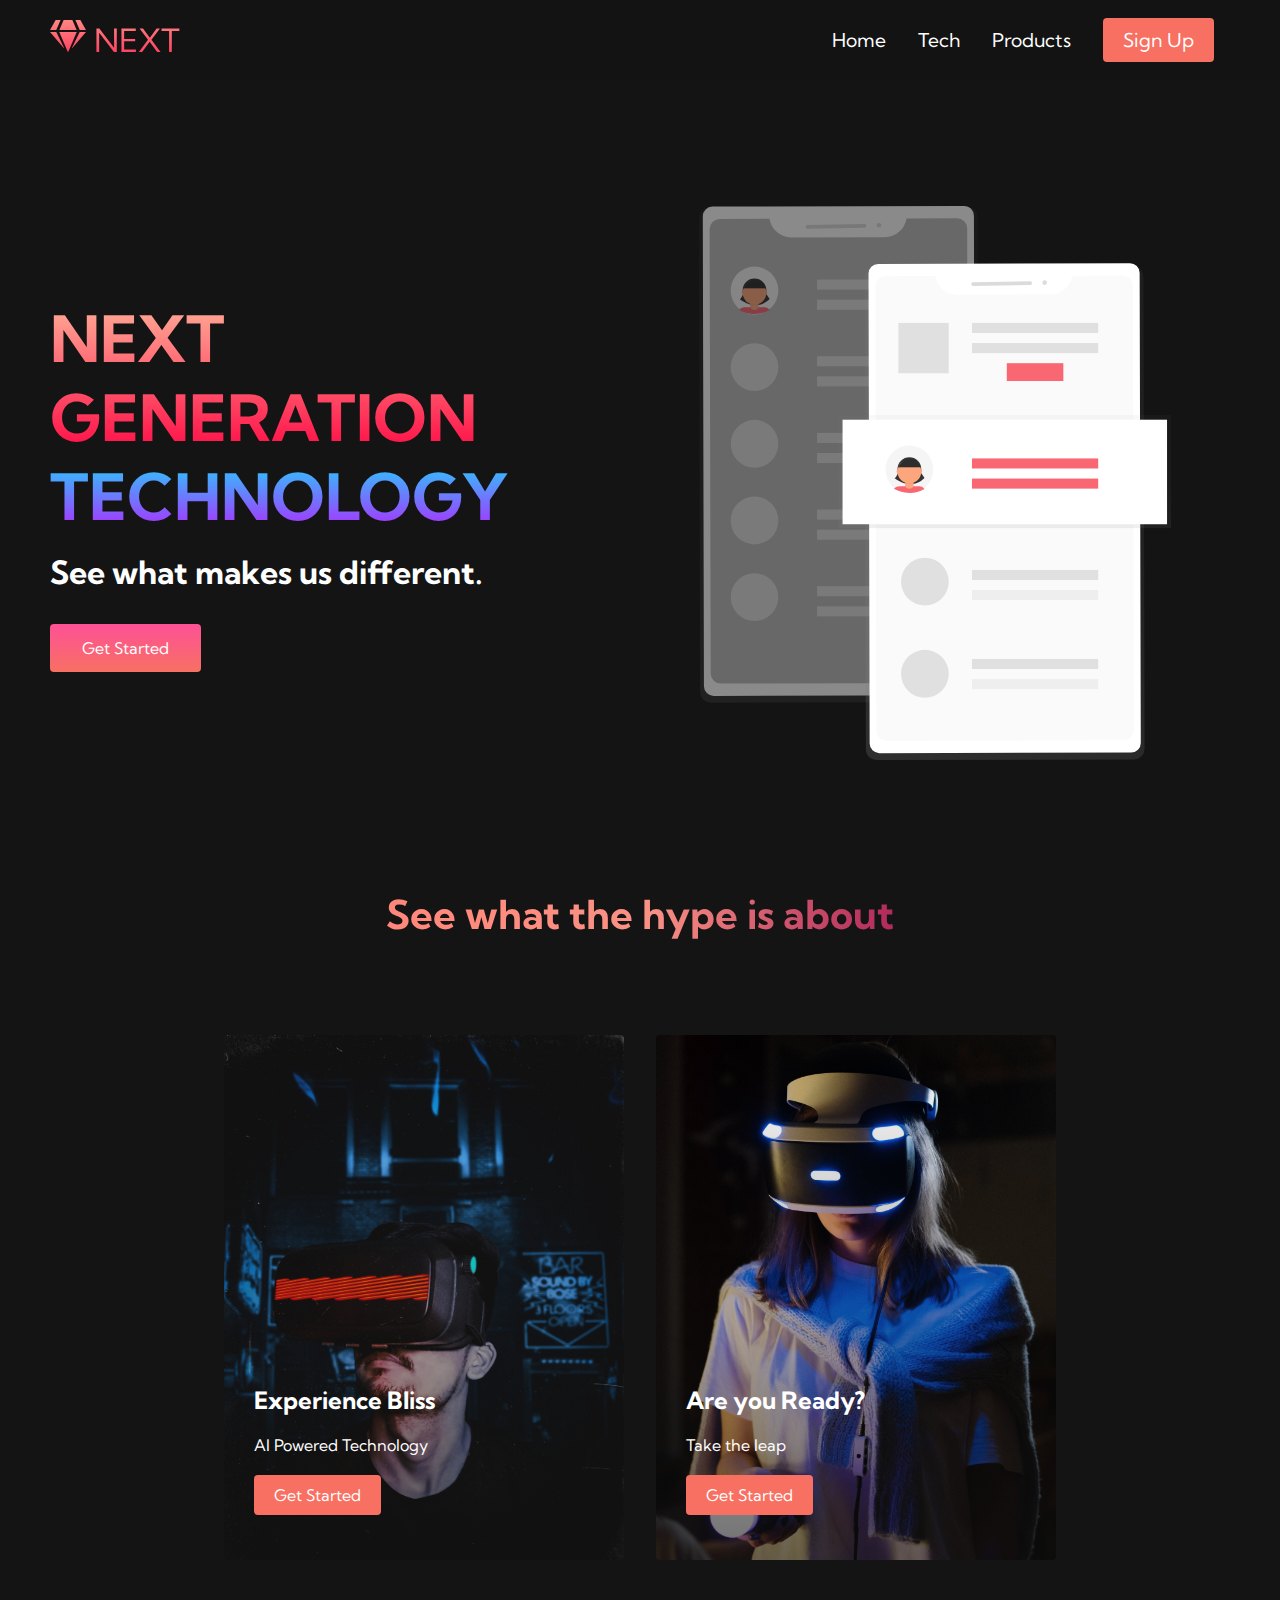
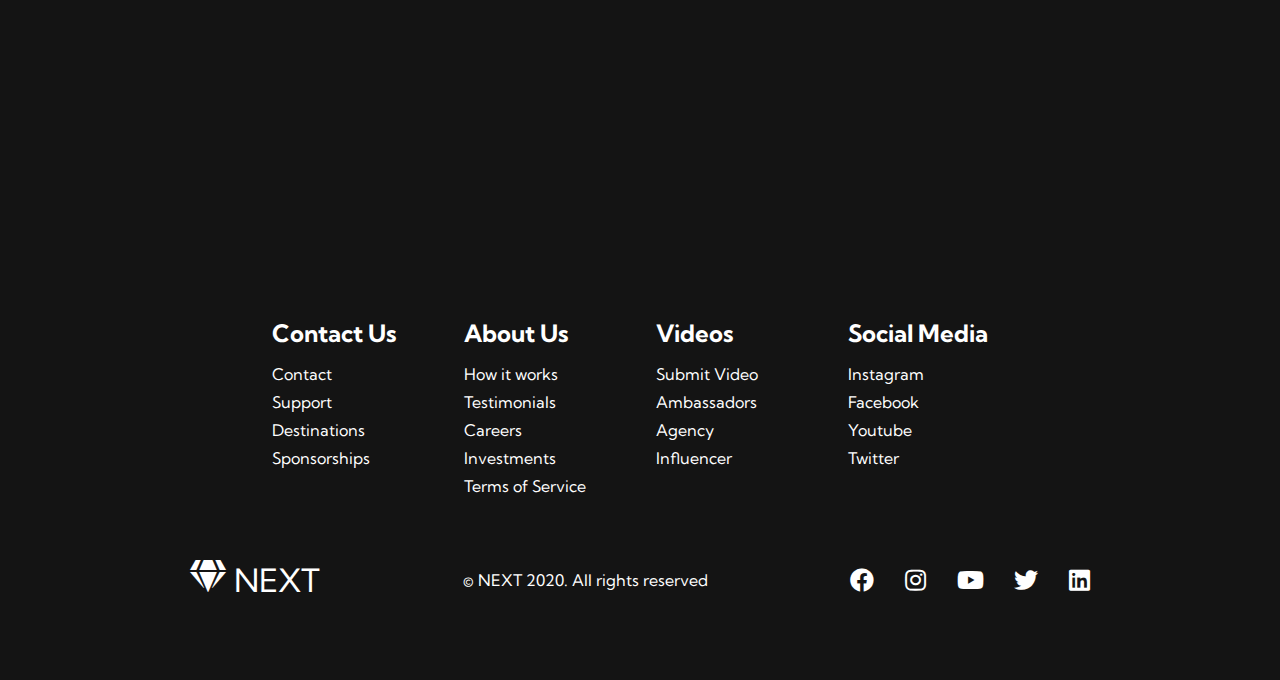
==== index.html @ 9edfa279 "adding files" ====
<!DOCTYPE html>
<html lang="en">

<head>
    <meta charset="utf-8">
    <meta http-equiv="X-UA-Compatible" content="IE=edge">
    <title>NEXT Website</title>
    <meta name="description" content="">
    <meta name="viewport" content="width=device-width, initial-scale=1">
    <link rel="stylesheet" href="style.css" type="text/css">
    <link rel="stylesheet" href="//use.fontawesome.com/releases/v5.0.7/css/all.css">
    <link rel="preconnect" href="https://fonts.gstatic.com">
    <link href="https://fonts.googleapis.com/css2?family=Kumbh+Sans&display=swap" rel="stylesheet">
    <link rel="icon" href="/images/gem-solid.svg">
</head>

<body>
    <!-- Navbar Section -->
    <nav class="navbar">
        <div class="navbar__container">
            <a href="/" id="navbar__logo"><i class="fas fa-gem"></i>NEXT</a>
            <div class="navbar__toggle" id="mobile-menu">
                <span class="bar"></span>
                <span class="bar"></span>
                <span class="bar"></span>
            </div>
            <ul class="navbar__menu">
                <li class="navbar__item">
                    <a href="/" class="navbar__links">Home</a>
                </li>
                <li class="navbar__item">
                    <a href="/tech.html" class="navbar__links">Tech</a>
                </li>
                <li class="navbar__item">
                    <a href="/" class="navbar__links">Products</a>
                </li>
                <li class="navbar__btn">
                    <a href="/" class="button">Sign Up</a>
                </li>
            </ul>
        </div>
    </nav>

    <!-- Hero Section -->
    <div class="main">
        <div class="main__container">
            <div class="main__content">
                <h1>NEXT GENERATION</h1>
                <h2>TECHNOLOGY</h2>
                <p>See what makes us different.</p>
                <button class="main__btn"><a href="/">Get Started</a></button>
            </div>
            <div class="main__img--container">
                <img src="/images/pic1.svg" alt="pic" id="main__img" />
            </div>
        </div>
    </div>

    <!-- Services Section -->
    <div class="services">
        <h1>See what the hype is about</h1>
        <div class="services__container">
            <div class="services__card">
                <h2>Experience Bliss</h2>
                <p>AI Powered Technology</p>
                <button>Get Started</button>
            </div>
            <div class="services__card">
                <h2>Are you Ready?</h2>
                <p>Take the leap</p>
                <button>Get Started</button>
            </div>
        </div>
    </div>

    <!-- Footer Section -->
    <div class="footer__container">
        <div class="footer__links">
          <div class="footer__link--wrapper">
            <div class="footer__link--items">
              <h2>Contact Us</h2>
              <a href="/">Contact</a> <a href="/">Support</a>
              <a href="/">Destinations</a> <a href="/">Sponsorships</a>
            </div>
            <div class="footer__link--items">
              <h2>About Us</h2>
              <a href="/sign__up">How it works</a> <a href="/">Testimonials</a>
              <a href="/">Careers</a> <a href="/">Investments</a>
              <a href="/">Terms of Service</a>
            </div>
          </div>
          <div class="footer__link--wrapper">
            <div class="footer__link--items">
              <h2>Videos</h2>
              <a href="/">Submit Video</a> <a href="/">Ambassadors</a>
              <a href="/">Agency</a> <a href="/">Influencer</a>
            </div>
            <div class="footer__link--items">
              <h2>Social Media</h2>
              <a href="/">Instagram</a> <a href="/">Facebook</a>
              <a href="/">Youtube</a> <a href="/">Twitter</a>
            </div>
          </div>
        </div>
        <section class="social__media">
          <div class="social__media--wrap">
            <div class="footer__logo">
              <a href="/" id="footer__logo"><i class="fas fa-gem"></i>NEXT</a>
            </div>
            <p class="website__rights">© NEXT 2020. All rights reserved</p>
            <div class="social__icons">
              <a
                class="social__icon--link"
                href="/"
                target="_blank"
                aria-label="Facebook"
              >
                <i class="fab fa-facebook"></i>
              </a>
              <a
                class="social__icon--link"
                href="/"
                target="_blank"
                aria-label="Instagram"
              >
                <i class="fab fa-instagram"></i>
              </a>
              <a
                class="social__icon--link"
                href="//www.youtube.com/channel/UCsKsymTY_4BYR-wytLjex7A?view_as=subscriber"
                target="_blank"
                aria-label="Youtube"
              >
                <i class="fab fa-youtube"></i>
              </a>
              <a
                class="social__icon--link"
                href="/"
                target="_blank"
                aria-label="Twitter"
              >
                <i class="fab fa-twitter"></i>
              </a>
              <a
                class="social__icon--link"
                href="/"
                target="_blank"
                aria-label="LinkedIn"
              >
                <i class="fab fa-linkedin"></i>
              </a>
            </div>
          </div>
        </section>
      </div>

    <script src="app.js"></script>
</body>

</html>
---- style.css ----
* {
    box-sizing: border-box;
    margin: 0;
    padding: 0;
    font-family: 'Kumbh Sans', sans-serif;
}

.navbar {
    background: #131313;
    height: 80px;
    display: flex;
    justify-content: center;
    align-items: center;
    font-size: 1.2rem;
    position: sticky;
    top: 0;
    z-index: 999;
}

.navbar__container {
    display: flex;
    justify-content: space-between;
    height: 80px;
    z-index: 1;
    width: 100%;
    max-width: 1300px;
    margin: 0 auto;
    padding: 0 50px;
}

#navbar__logo {
    background-color: #ff8177;
    background-image: linear-gradient(to top, #ff0844 0%, #ffb199 100%);
    background-size: 100%;
    -webkit-background-clip: text;
    -moz-background-clip: text;
    -webkit-text-fill-color: transparent;
    -moz-text-fill-color: transparent;
    display: flex;
    align-items: center;
    cursor: pointer;
    text-decoration: none;
    font-size: 2rem;
}

.fa-gem {
    margin-right: 0.5rem;
    margin-top: -0.5rem;
}

.navbar__menu {
    display: flex;
    align-items: center;
    list-style: none;
    text-align: center;
}

.navbar__item {
    height: 80px;
}

.navbar__links {
    color: #fff;
    display: flex;
    align-items: center;
    justify-content: center;
    text-decoration: none;
    padding: 0 1rem;
    height: 100%;
}

.navbar__btn {
    display: flex;
    justify-content: center;
    align-items: center;
    padding: 0 1rem;
    width: 100%;
}

.button {
    display: flex;
    justify-content: center;
    align-items: center;
    text-decoration: none;
    padding: 10px 20px;
    height: 100%;
    width: 100%;
    border: none;
    outline: none;
    border-radius: 4px;
    background: #f77062;
    color: #fff;
}

.button:hover {
    background: #4837ff;
    transition: all 0.3s ease;
}

.navbar__links:hover {
    color: #f77062;
    transition: all 0.3s ease;
}

@media screen and (max-width: 960px) {
    .navbar__container {
        display: flex;
        justify-content: space-between;
        height: 80px;
        z-index:  1;
        width: 100%;
        max-width: 1300px;
        padding: 0;
    }

    .navbar__menu {
        display: grid;
        grid-template-columns: auto;
        margin: 0;
        width: 100%;
        position: absolute;
        top: -1000px;
        opacity: 0;
        transition: all 0.5s ease;
        height: 50vh;
        z-index: -1;
        background: #131313;
    }

    .navbar__menu.active {
        background: #131313;
        top: 100%;
        opacity: 1;
        transition: all 0.5s ease;
        z-index: 99;
        height: 50vh;
        font-size: 1.6rem;
    }

    #navbar__logo {
        padding-left: 25px;
    }

    .navbar__toggle .bar {
        width: 25px;
        height: 3px;
        margin: 5px auto;
        transition: all 0.3s ease-in-out;
        background: #fff;
    }

    .navbar__item {
        width: 100%;
    }

    .navbar__links {
        text-align: center;
        padding: 2rem;
        width: 100%;
        display: table;
    }

    #mobile-menu {
        position: absolute;
        top: 20%;
        right: 5%;
        transform: translate(5%, 20%);
    }

    .navbar__btn {
        padding-bottom: 2rem;
    }

    .button {
        display: flex;
        justify-content: center;
        align-items: center;
        width: 80%;
        height: 80px;
        margin: 0;
    }

    .navbar__toggle .bar {
        display: block;
        cursor: pointer;
    }

    #mobile-menu.is-active .bar:nth-child(2) {
        opacity: 0;
    }

    #mobile-menu.is-active .bar:nth-child(1) {
        transform: translateY(8px) rotate(45deg);
    }

    #mobile-menu.is-active .bar:nth-child(3) {
        transform: translateY(-8px) rotate(-45deg);
    }
}

/* Hero Section Styling */

.main {
    background-color: #141414;
}

.main__container {
    display: grid;
    grid-template-columns: 1fr 1fr;
    align-items: center;
    justify-self: center;
    margin: 0 auto;
    height: 90vh;
    background-color: #141414;
    z-index: 1;
    width: 100%;
    max-width: 1300px;
    padding: 0 50px;
}

.main__content h1 {
    font-size: 4rem;
    background-color: #ff8177;
    background-image: linear-gradient(to top, #ff0844 0%, #ffb199 100%);
    background-size: 100%;
    -webkit-background-clip: text;
    -moz-background-clip: text;
    -webkit-text-fill-color: transparent;
    -moz-text-fill-color: transparent;
}

.main__content h2 {
    font-size: 4rem;
    background-color: #ff8177;
    background-image: linear-gradient(to top, #b721ff 0%, #21d4fd 100%);
    background-size: 100%;
    -webkit-background-clip: text;
    -moz-background-clip: text;
    -webkit-text-fill-color: transparent;
    -moz-text-fill-color: transparent;
}

.main__content p {
    margin-top: 1rem;
    font-size: 2rem;
    font-weight: 700;
    color: #fff;
}

.main__btn {
    font-size: 1rem;
    background-image: linear-gradient(to top, #f77062 0%, #fe5196 100%);
    padding: 14px 32px;
    border: none; 
    border-radius: 4px;
    color: #fff;
    margin-top: 2rem;
    cursor: pointer;
    position:relative;
    transition: all 0.35s;
    outline: none;
}

.main__btn a{
    position: relative;
    z-index: 2;
    color: #fff;
    text-decoration: none;
}

.main__btn:after {
    position: absolute;
    content: '';
    top: 0;
    left: 0;
    width: 0;
    height: 100%;
    background: #4837ff;
    transition: all 0.35s;
    border-radius: 4px;
}

.main__btn:hover {
    color: #fff;
}

.main__btn:hover:after {
    width: 100%;
}

.main__img--container {
    text-align: center;
}

#main__img {
    height: 80%;
    width: 80%;
}

/* Mobile Responsive */
@media screen and (max-width: 768px) {
    .main__container {
        display: grid;
        grid-template-columns: auto;
        align-items: center;
        justify-self: center;
        width :100%;
        margin: 0 auto;
        height: 90vh;
    }

    .main__content {
        text-align: center;
        margin-bottom: 4rem;
    }

    .main__content h1 {
        font-size: 2.5rem;
        margin-top: 2rem;
    }

    .main__content h2 {
        font-size: 3rem;
    }

    .main__content p {
        margin-top: 1rem;
        font-size: 1.5rem;
    }
}

@media screen and (max-width: 480px) {
    .main__content h1 {
        font-size: 2rem;
        margin-top: 3rem;
    }

    .main__content h2 {
        font-size: 2rem;
    }

    .main__content p {
        margin-top: 2rem;
        font-size: 1.5rem;
    }

    .main__btn {
        padding: 12px 36px;
        margin: 2.5rem 0;
    }
}

/* Services Section CSS */
.services {
    background: #141414;
    display: flex;
    flex-direction: column;
    align-items: center;
    height: 100vh;
}

.services h1 {
    background-color: #ff8177;
    background-image: linear-gradient(to right, #ff8177 0%, #ff867a 0%, #ff8c7f 21%, #f99185 52%, #cf556c 78%, #b12a5b 100%);
    background-size: 100%;
    margin-bottom: 5rem;
    font-size: 2.5rem;
    -webkit-background-clip: text;
    -moz-background-clip: text;
    -webkit-text-fill-color: transparent;
    -moz-text-fill-color: transparent;
}

.services__container {
    display: flex;
    justify-content: center;
    flex-wrap: wrap;
}

.services__card {
    margin: 1rem;
    height: 525px;
    width: 400px;
    border-radius: 4px;
    background-image: linear-gradient(to bottom, rgba(0, 0, 0, 0) 0%, rgba(17, 17, 17, 0.6) 100%), url('/images/pic3.jpg');
    background-size: cover;
    position: relative;
    color: #fff;
}

.services__card:nth-child(2) {
    background-image: linear-gradient(to bottom, rgba(0, 0, 0, 0) 0%, rgba(17, 17, 17, 0.6) 100%), url('/images/pic4.jpg');
}

.services h2 {
    position: absolute;
    top: 350px;
    left: 30px;
}

.services__card p {
    position: absolute;
    top: 400px;
    left: 30px;
}

.services__card button {
    color: #fff;
    padding: 10px 20px;
    border: none;
    border-radius: 4px;
    background: #f77062;
    position: absolute;
    top: 440px;
    left: 30px;
    font-size: 1rem;
    cursor: pointer;
}

.services__card:hover {
    transform: scale(1.075);
    transition: 0.2s ease-in;
    cursor: pointer;
}

@media screen and (max-width: 960px) {
    .services {
        height: 1600px;
    }

    .services h1 {
        font-size: 2rem;
        margin-top: 12rem;
    }
}

@media screen and (max-width: 480px) {
    .services {
        height: 1400px;
    }

    .services h1 {
        font-size: 1.2rem;
    }

    .services__card {
        width: 300px;
    }
}

/* Footer CSS */
.footer__container {
    background-color: #141414;
    padding: 5rem 0;
    display: flex;
    flex-direction: column;
    justify-content: center;
    align-items: center;
}

#footer__logo {
    color: #fff;
    display: flex;
    align-items: center;
    cursor: pointer;
    text-decoration: none;
    font-size: 2rem;
}

.footer__links {
    width: 100%;
    max-width: 1000px;
    display: flex;
    justify-content: center;
    margin-top: 2rem;
}

.footer__link--wrapper {
    display: flex;
}

.footer__link--items {
    display: flex;
    flex-direction: column;
    align-items: flex-start;
    margin: 16px;
    text-align: left;
    width: 160px;
    box-sizing: border-box;
}

.footer__link--items h2 {
    margin-bottom: 16px;
}

.footer__link--items > h2 {
    color: #fff;
}

.footer__link--items a {
    color: #fff;
    text-decoration: none;
    margin-bottom: 0.5rem;
}

.footer__link--items a:hover {
    color: #c9e9e9;
    transition: 0.3s ease-out;
}

/* Social Items */
.social__icon--link {
    color: #fff;
    font-size: 24px;
}

.social__media {
    max-width: 1000px;
    width: 100%;
}

.social__media--wrap {
    display: flex;
    justify-content: space-between;
    align-items: center;
    width: 90%;
    max-width: 1000px;
    margin: 40px auto 0 auto;
}

.social__icons {
    display: flex;
    justify-content: space-between;
    align-items: center;
    width: 240px;
}

.social__logo {
    color: #fff;
    justify-self: flex-start;
    margin-left: 20px;
    cursor: pointer;
    text-decoration: none;
    font-size: 2rem;
    display: flex;
    align-items: center;
    margin-bottom: 16px;
}

.website__rights {
    color: #fff;
}

@media screen and (max-width: 820px) {
    .footer__links {
        padding-top: 2rem;
    }

    #footer__logo {
        margin-bottom: 2rem;
    }

    .website__rights {
        margin-bottom: 2rem;
    }

    .footer__link--wrapper {
        flex-direction: column;
    }

    .social__media--wrap {
        flex-direction: column;
    }
}

@media screen and (max-width: 480px) {
    .footer__link--items {
        margin: 0;
        padding: 10px;
        width: 100%;
    }
}
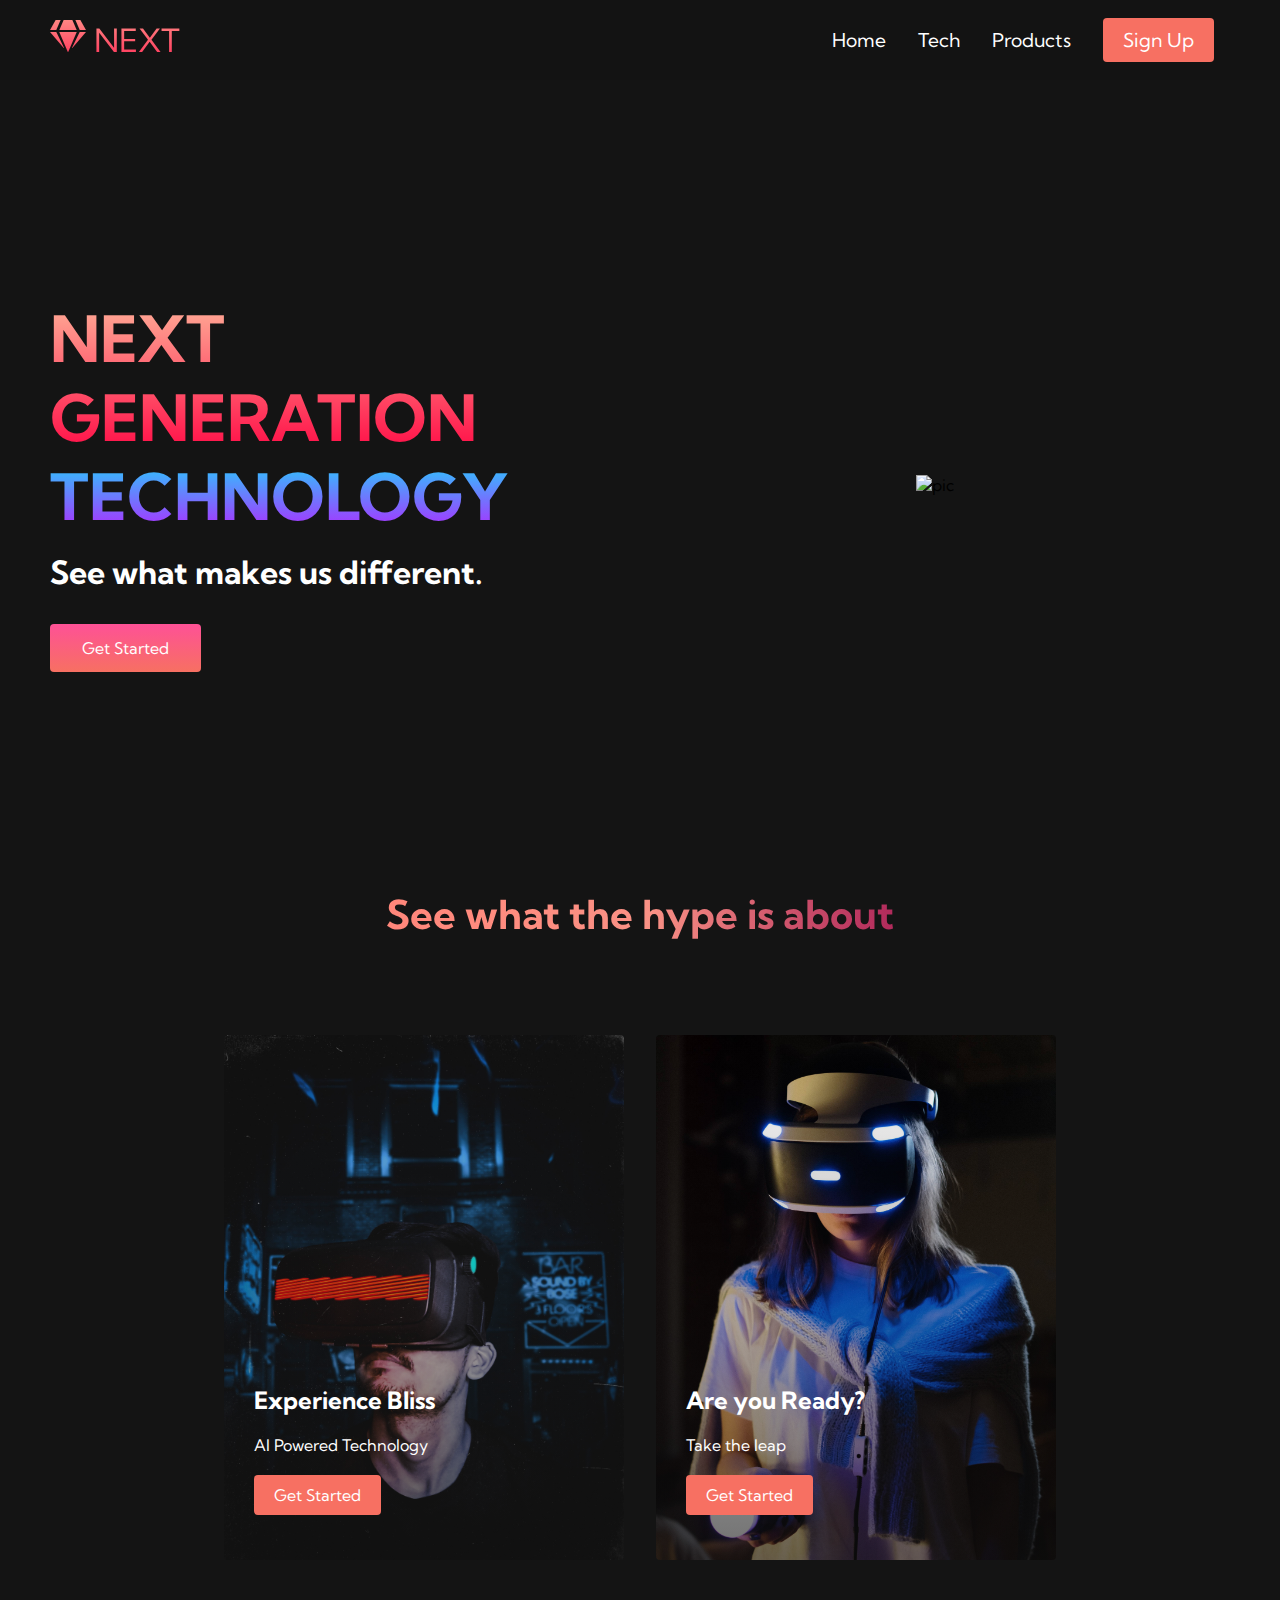
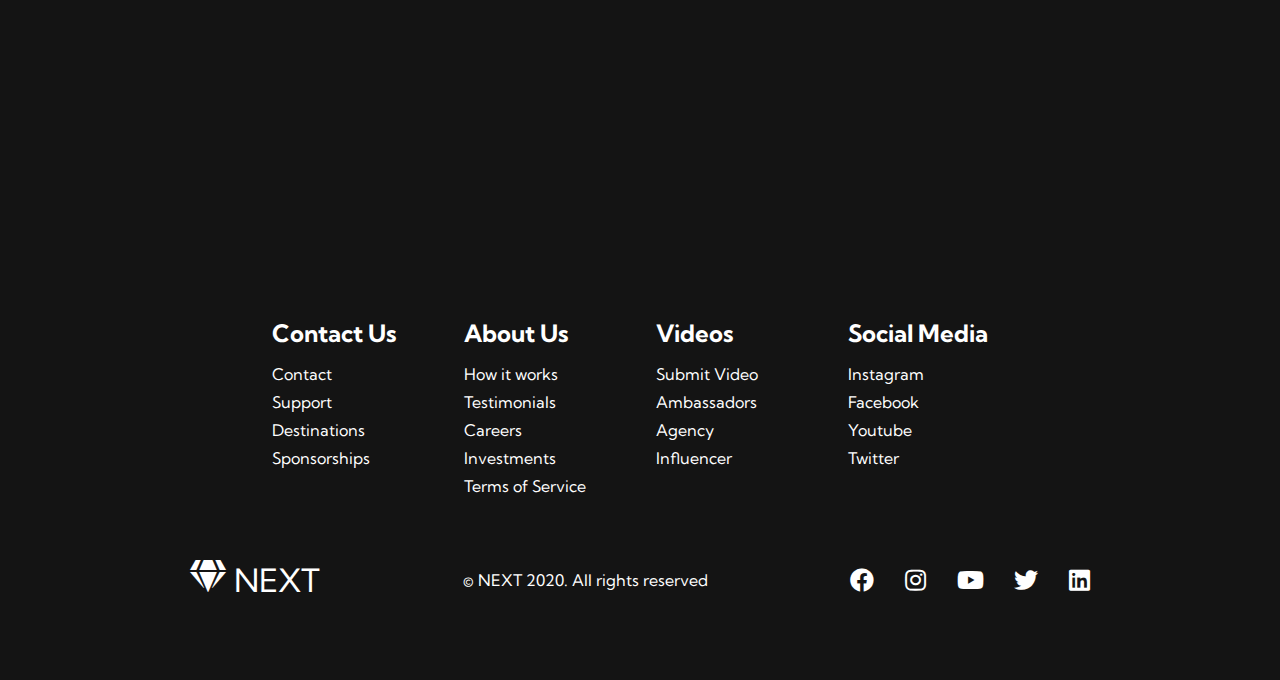
==== commit fbf32a42: "Update index.html" ====
--- a/index.html
+++ b/index.html
@@ -51,7 +51,7 @@
                 <button class="main__btn"><a href="/">Get Started</a></button>
             </div>
             <div class="main__img--container">
-                <img src="/images/pic1.svg" alt="pic" id="main__img" />
+                <img src="https://raw.githubusercontent.com/satyam-52/next-text-site/9edfa27994598d7340687129f9843b54b42ff158/images/pic1.svg" alt="pic" id="main__img" />
             </div>
         </div>
     </div>
@@ -157,4 +157,4 @@
     <script src="app.js"></script>
 </body>
 
-</html>+</html>
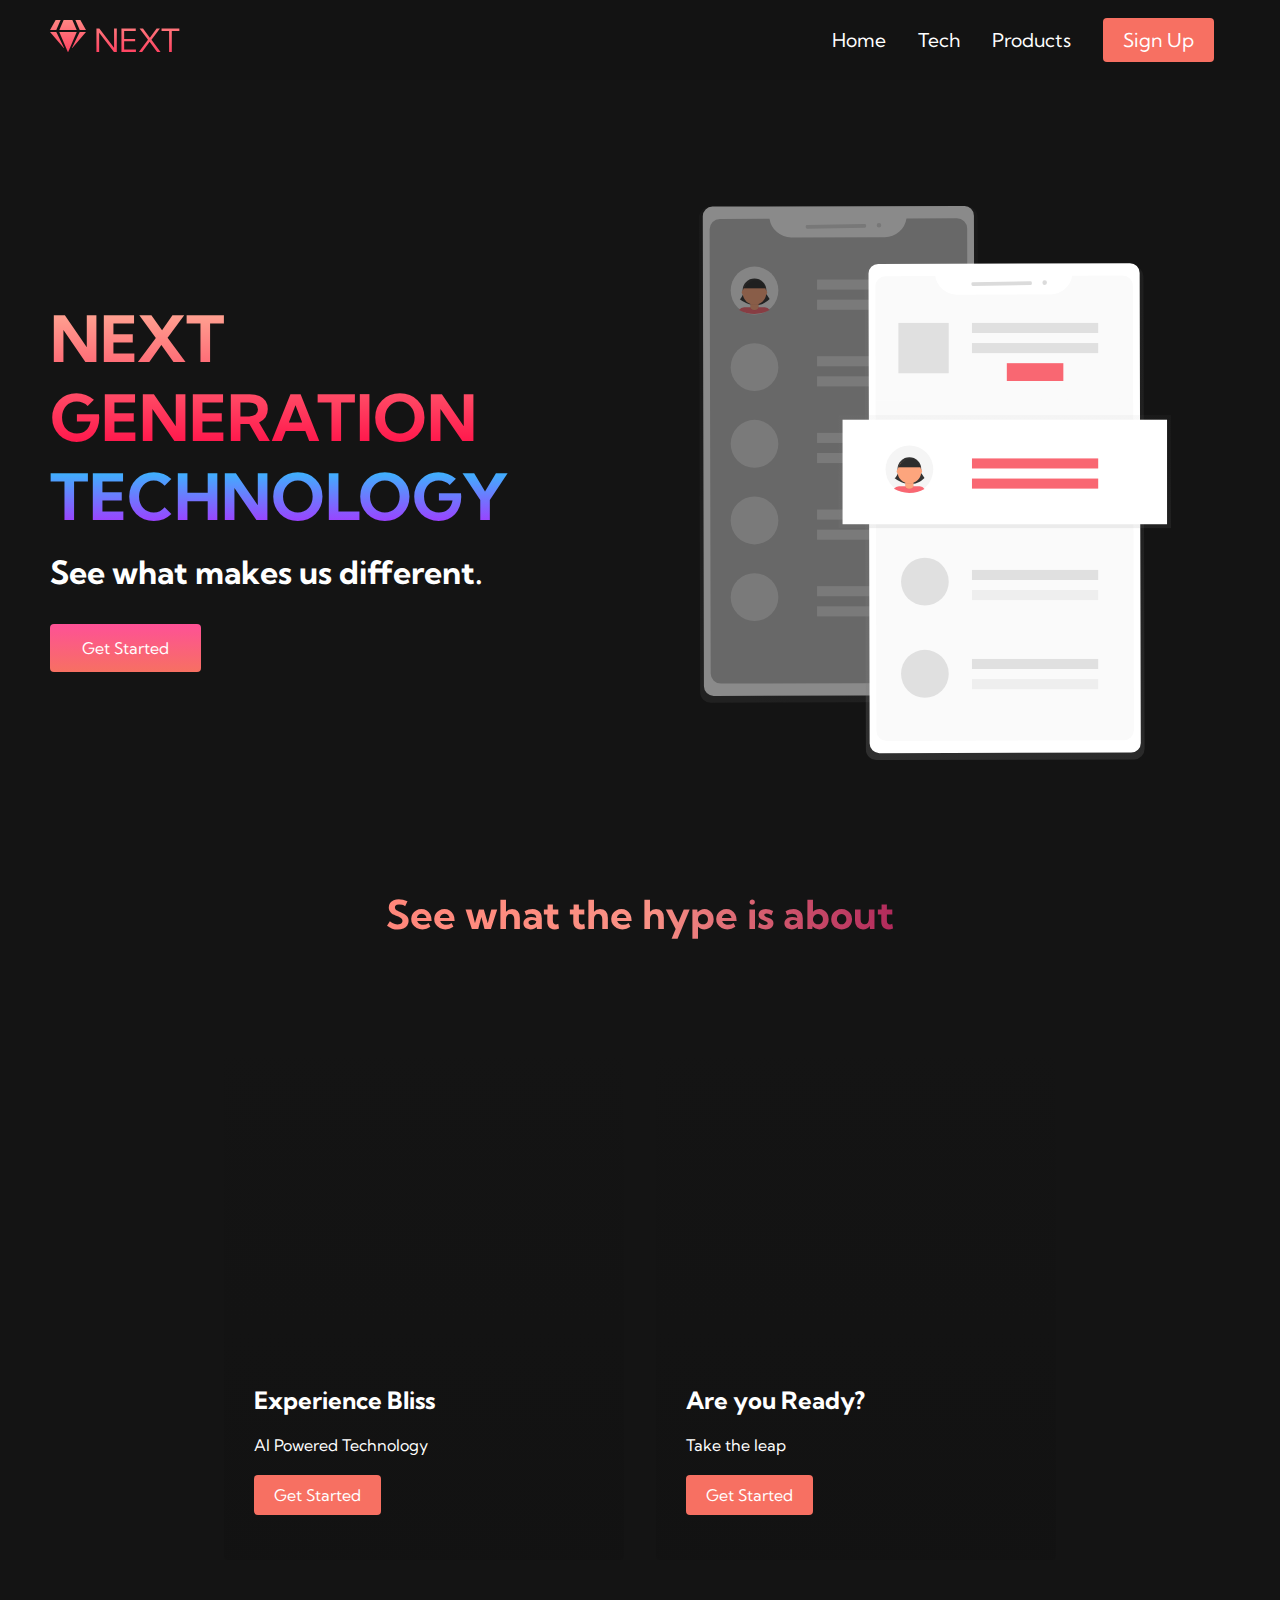
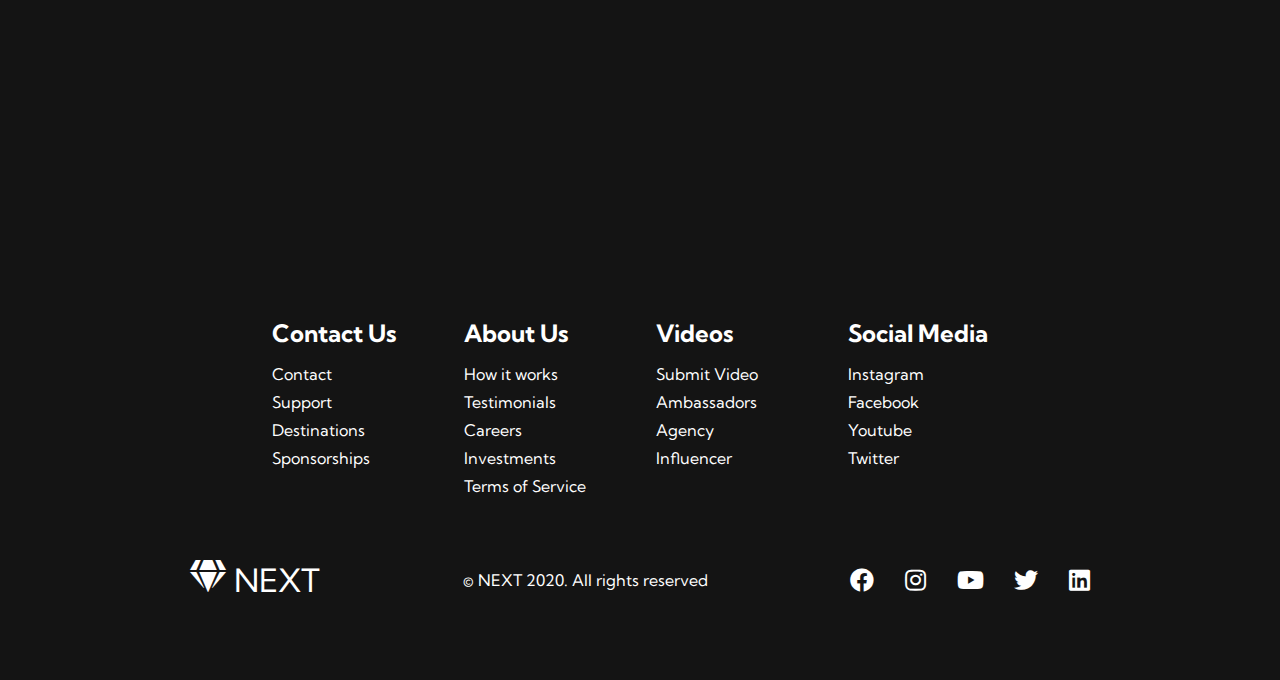
==== commit fa4fff24: "adding files" ====
--- a/index.html
+++ b/index.html
@@ -18,7 +18,7 @@
     <!-- Navbar Section -->
     <nav class="navbar">
         <div class="navbar__container">
-            <a href="/" id="navbar__logo"><i class="fas fa-gem"></i>NEXT</a>
+            <a href="/next-text-site" id="navbar__logo"><i class="fas fa-gem"></i>NEXT</a>
             <div class="navbar__toggle" id="mobile-menu">
                 <span class="bar"></span>
                 <span class="bar"></span>
@@ -26,16 +26,16 @@
             </div>
             <ul class="navbar__menu">
                 <li class="navbar__item">
-                    <a href="/" class="navbar__links">Home</a>
+                    <a href="/next-text-site" class="navbar__links">Home</a>
                 </li>
                 <li class="navbar__item">
                     <a href="/tech.html" class="navbar__links">Tech</a>
                 </li>
                 <li class="navbar__item">
-                    <a href="/" class="navbar__links">Products</a>
+                    <a href="/next-text-site" class="navbar__links">Products</a>
                 </li>
                 <li class="navbar__btn">
-                    <a href="/" class="button">Sign Up</a>
+                    <a href="/next-text-site" class="button">Sign Up</a>
                 </li>
             </ul>
         </div>
@@ -48,10 +48,10 @@
                 <h1>NEXT GENERATION</h1>
                 <h2>TECHNOLOGY</h2>
                 <p>See what makes us different.</p>
-                <button class="main__btn"><a href="/">Get Started</a></button>
+                <button class="main__btn"><a href="/next-text-site">Get Started</a></button>
             </div>
             <div class="main__img--container">
-                <img src="https://raw.githubusercontent.com/satyam-52/next-text-site/9edfa27994598d7340687129f9843b54b42ff158/images/pic1.svg" alt="pic" id="main__img" />
+                <img src="/images/pic1.svg" alt="pic" id="main__img" />
             </div>
         </div>
     </div>
@@ -79,39 +79,39 @@
           <div class="footer__link--wrapper">
             <div class="footer__link--items">
               <h2>Contact Us</h2>
-              <a href="/">Contact</a> <a href="/">Support</a>
-              <a href="/">Destinations</a> <a href="/">Sponsorships</a>
+              <a href="/next-text-site">Contact</a> <a href="/next-text-site">Support</a>
+              <a href="/next-text-site">Destinations</a> <a href="/next-text-site">Sponsorships</a>
             </div>
             <div class="footer__link--items">
               <h2>About Us</h2>
-              <a href="/sign__up">How it works</a> <a href="/">Testimonials</a>
-              <a href="/">Careers</a> <a href="/">Investments</a>
-              <a href="/">Terms of Service</a>
+              <a href="/sign__up">How it works</a> <a href="/next-text-site">Testimonials</a>
+              <a href="/next-text-site">Careers</a> <a href="/next-text-site">Investments</a>
+              <a href="/next-text-site">Terms of Service</a>
             </div>
           </div>
           <div class="footer__link--wrapper">
             <div class="footer__link--items">
               <h2>Videos</h2>
-              <a href="/">Submit Video</a> <a href="/">Ambassadors</a>
-              <a href="/">Agency</a> <a href="/">Influencer</a>
+              <a href="/next-text-site">Submit Video</a> <a href="/next-text-site">Ambassadors</a>
+              <a href="/next-text-site">Agency</a> <a href="/next-text-site">Influencer</a>
             </div>
             <div class="footer__link--items">
               <h2>Social Media</h2>
-              <a href="/">Instagram</a> <a href="/">Facebook</a>
-              <a href="/">Youtube</a> <a href="/">Twitter</a>
+              <a href="/next-text-site">Instagram</a> <a href="/next-text-site">Facebook</a>
+              <a href="/next-text-site">Youtube</a> <a href="/next-text-site">Twitter</a>
             </div>
           </div>
         </div>
         <section class="social__media">
           <div class="social__media--wrap">
             <div class="footer__logo">
-              <a href="/" id="footer__logo"><i class="fas fa-gem"></i>NEXT</a>
+              <a href="/next-text-site" id="footer__logo"><i class="fas fa-gem"></i>NEXT</a>
             </div>
             <p class="website__rights">© NEXT 2020. All rights reserved</p>
             <div class="social__icons">
               <a
                 class="social__icon--link"
-                href="/"
+                href="/next-text-site"
                 target="_blank"
                 aria-label="Facebook"
               >
@@ -119,7 +119,7 @@
               </a>
               <a
                 class="social__icon--link"
-                href="/"
+                href="/next-text-site"
                 target="_blank"
                 aria-label="Instagram"
               >
@@ -135,7 +135,7 @@
               </a>
               <a
                 class="social__icon--link"
-                href="/"
+                href="/next-text-site"
                 target="_blank"
                 aria-label="Twitter"
               >
@@ -143,7 +143,7 @@
               </a>
               <a
                 class="social__icon--link"
-                href="/"
+                href="/next-text-site"
                 target="_blank"
                 aria-label="LinkedIn"
               >
@@ -157,4 +157,4 @@
     <script src="app.js"></script>
 </body>
 
-</html>
+</html>--- a/style.css
+++ b/style.css
@@ -382,14 +382,14 @@
     height: 525px;
     width: 400px;
     border-radius: 4px;
-    background-image: linear-gradient(to bottom, rgba(0, 0, 0, 0) 0%, rgba(17, 17, 17, 0.6) 100%), url('/images/pic3.jpg');
+    background-image: linear-gradient(to bottom, rgba(0, 0, 0, 0) 0%, rgba(17, 17, 17, 0.6) 100%), url('https://github.com/satyam-52/next-text-site/blob/master/images/pic3.jpg?raw=true');
     background-size: cover;
     position: relative;
     color: #fff;
 }
 
 .services__card:nth-child(2) {
-    background-image: linear-gradient(to bottom, rgba(0, 0, 0, 0) 0%, rgba(17, 17, 17, 0.6) 100%), url('/images/pic4.jpg');
+    background-image: linear-gradient(to bottom, rgba(0, 0, 0, 0) 0%, rgba(17, 17, 17, 0.6) 100%), url('https://github.com/satyam-52/next-text-site/blob/master/images/pic4.jpg?raw=true');
 }
 
 .services h2 {
@@ -579,4 +579,4 @@
         padding: 10px;
         width: 100%;
     }
-}+}
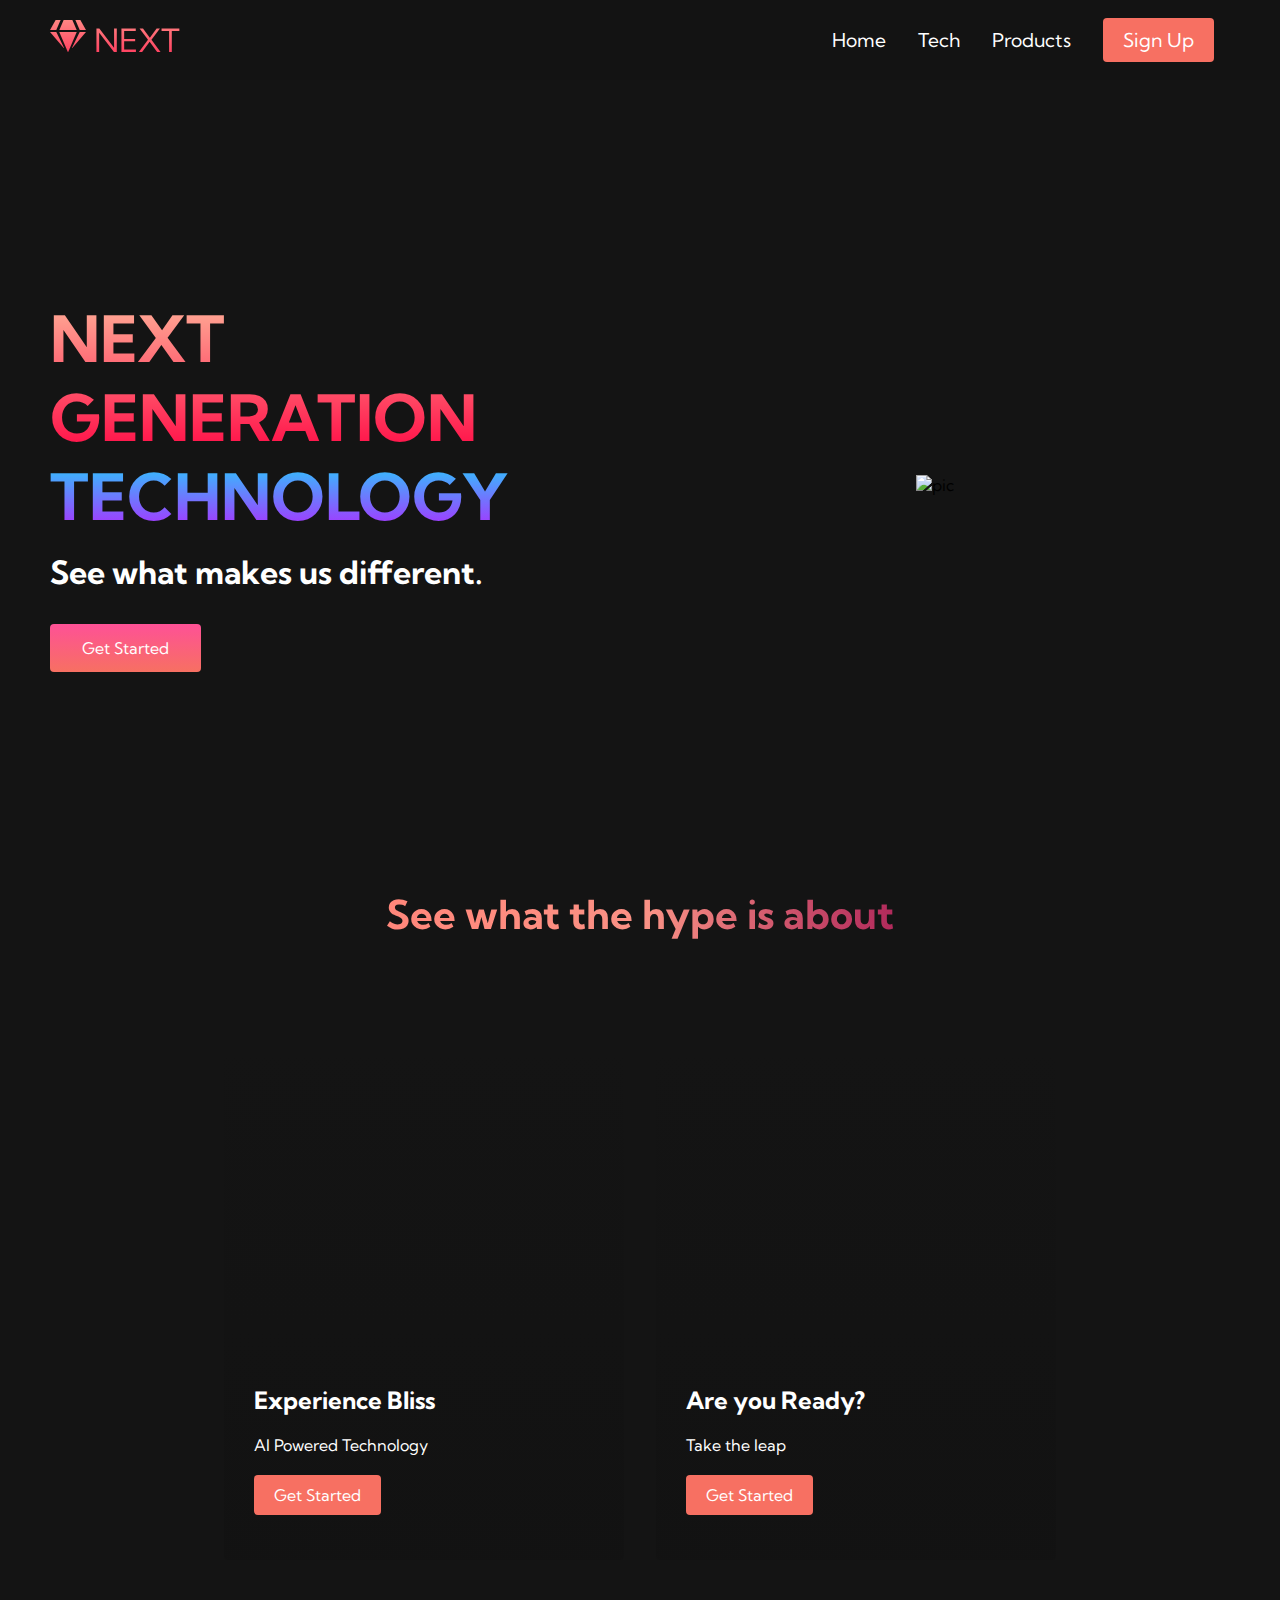
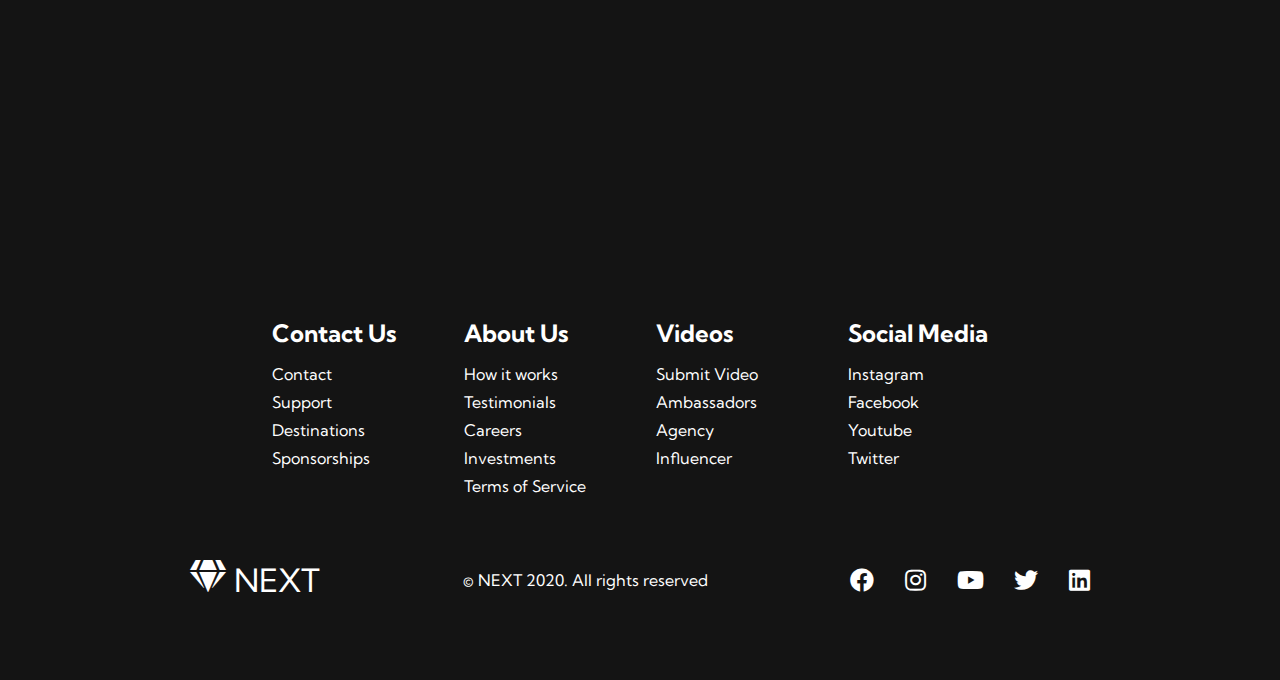
==== commit e9715262: "Merge branch 'master' of https://github.com/satyam-52/next-text-site" ====
--- a/index.html
+++ b/index.html
@@ -51,7 +51,7 @@
                 <button class="main__btn"><a href="/next-text-site">Get Started</a></button>
             </div>
             <div class="main__img--container">
-                <img src="/images/pic1.svg" alt="pic" id="main__img" />
+                <img src="https://raw.githubusercontent.com/satyam-52/next-text-site/9edfa27994598d7340687129f9843b54b42ff158/images/pic1.svg" alt="pic" id="main__img" />
             </div>
         </div>
     </div>
@@ -157,4 +157,4 @@
     <script src="app.js"></script>
 </body>
 
-</html>+</html>
